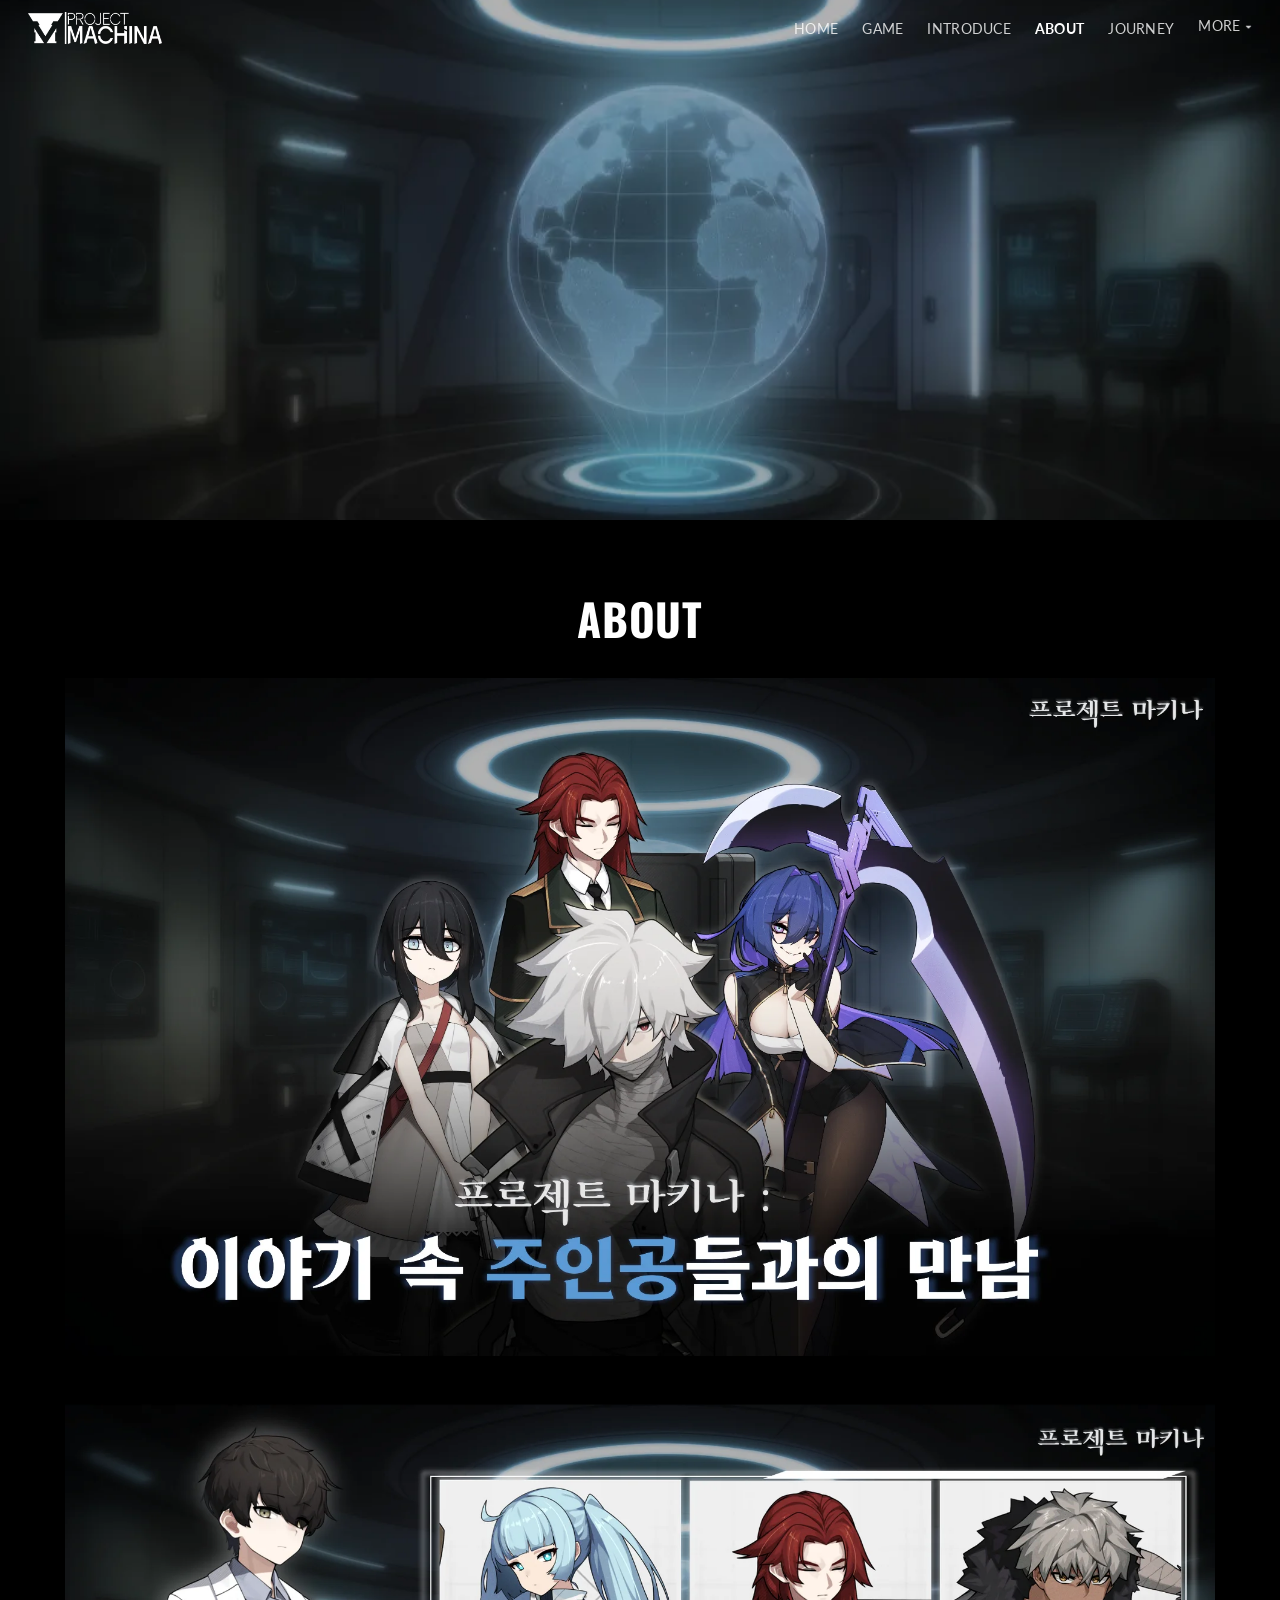
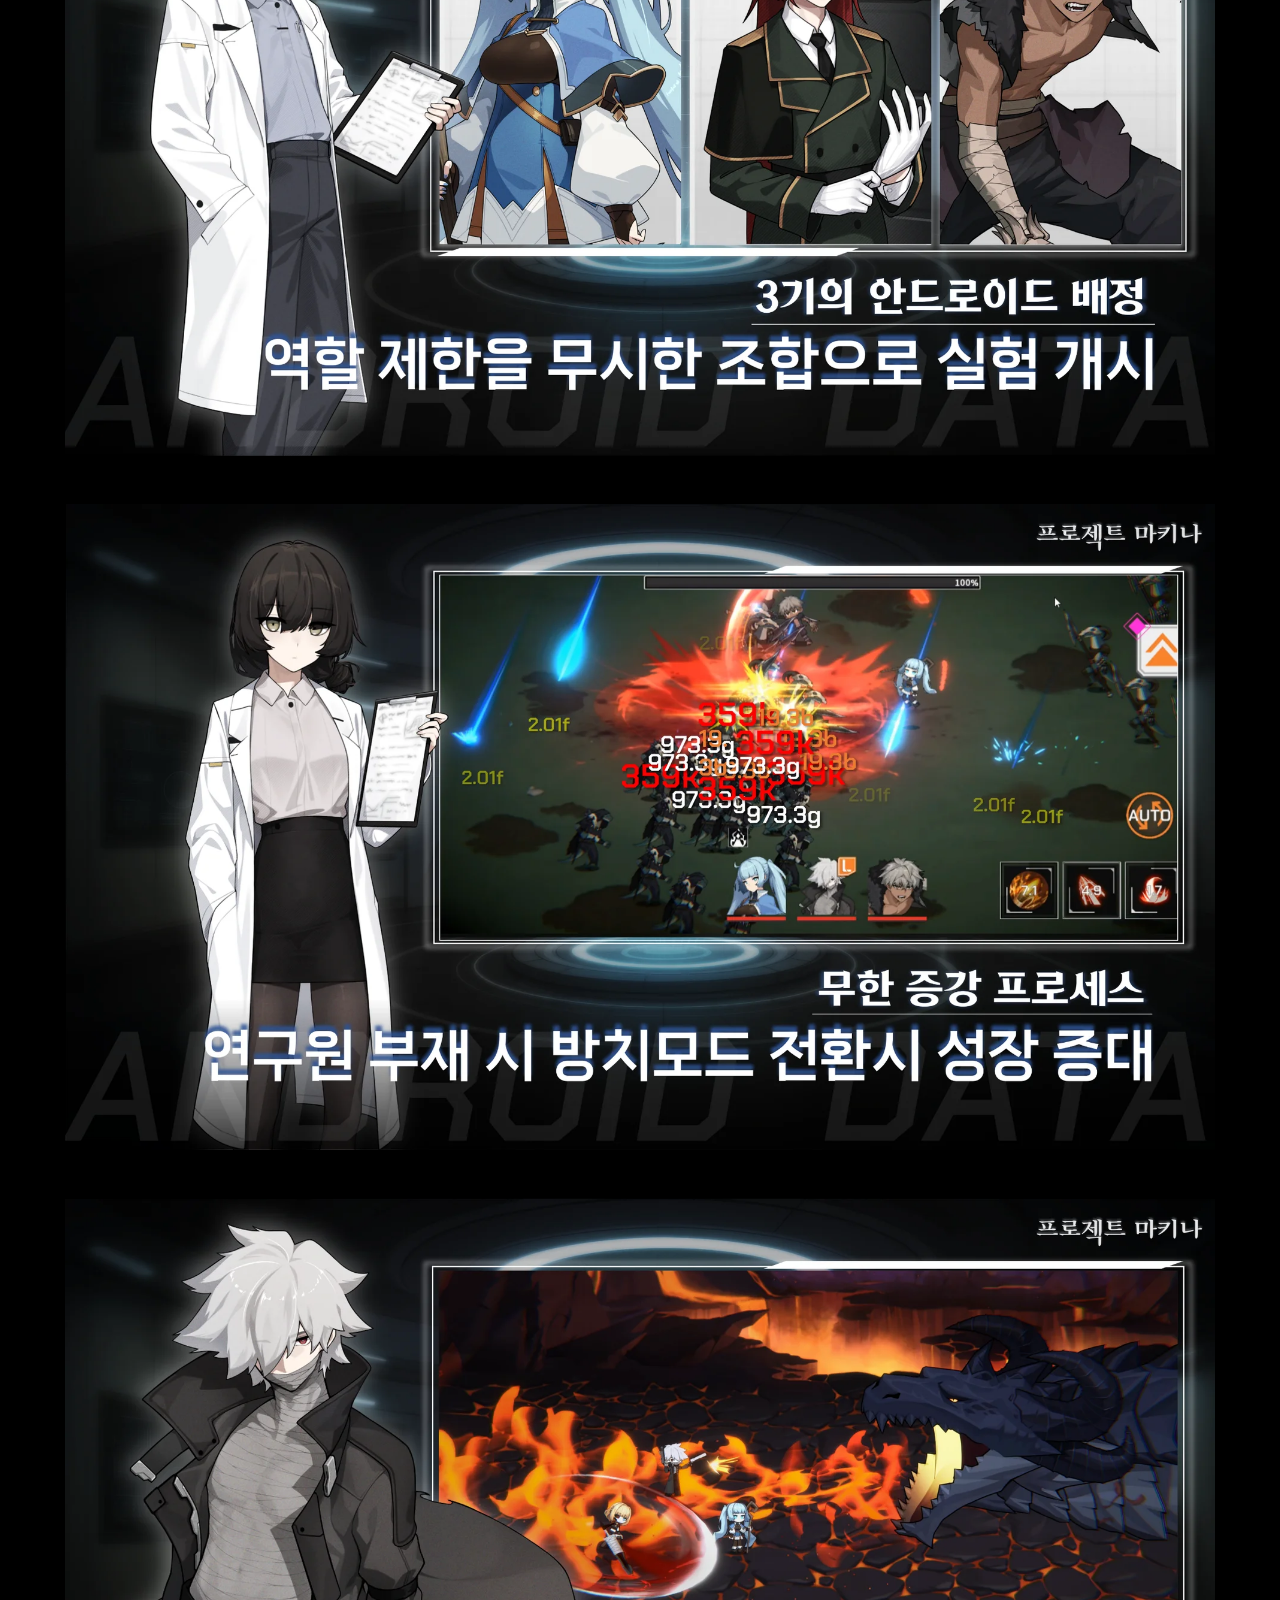
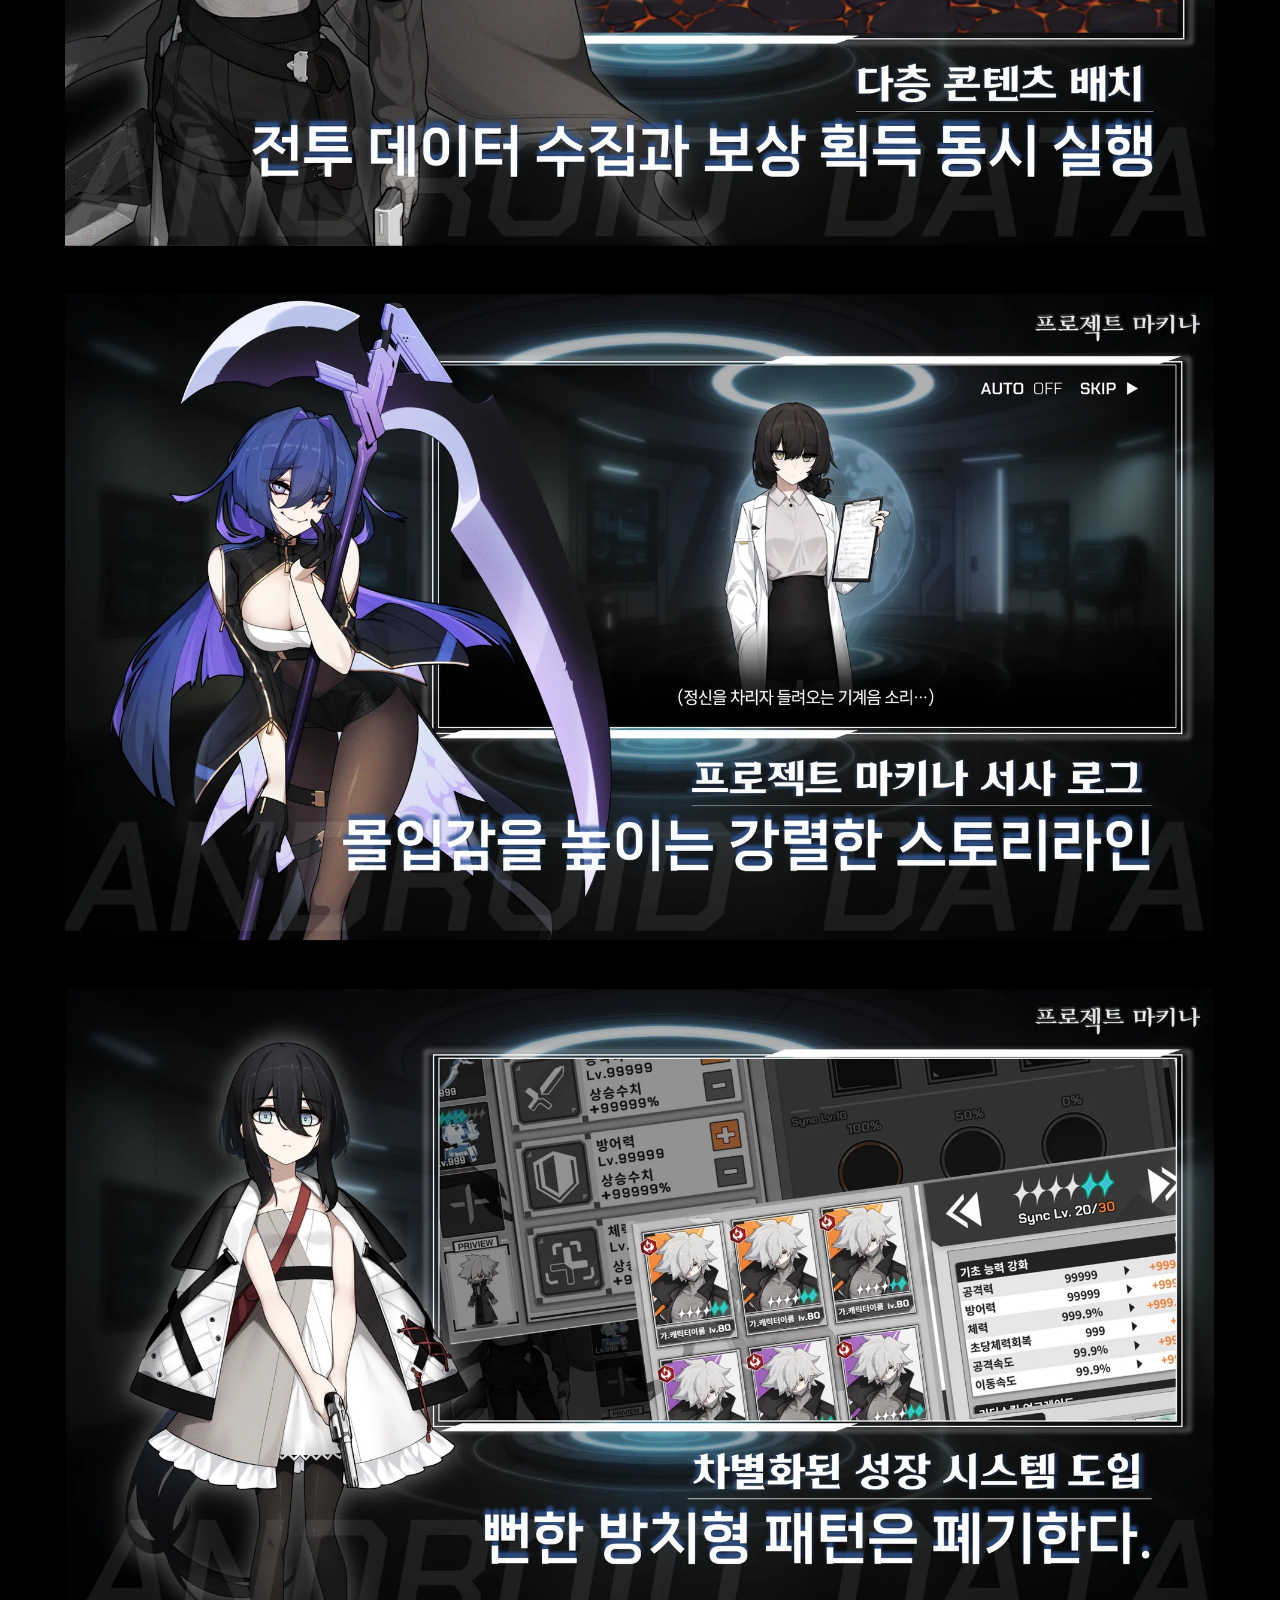
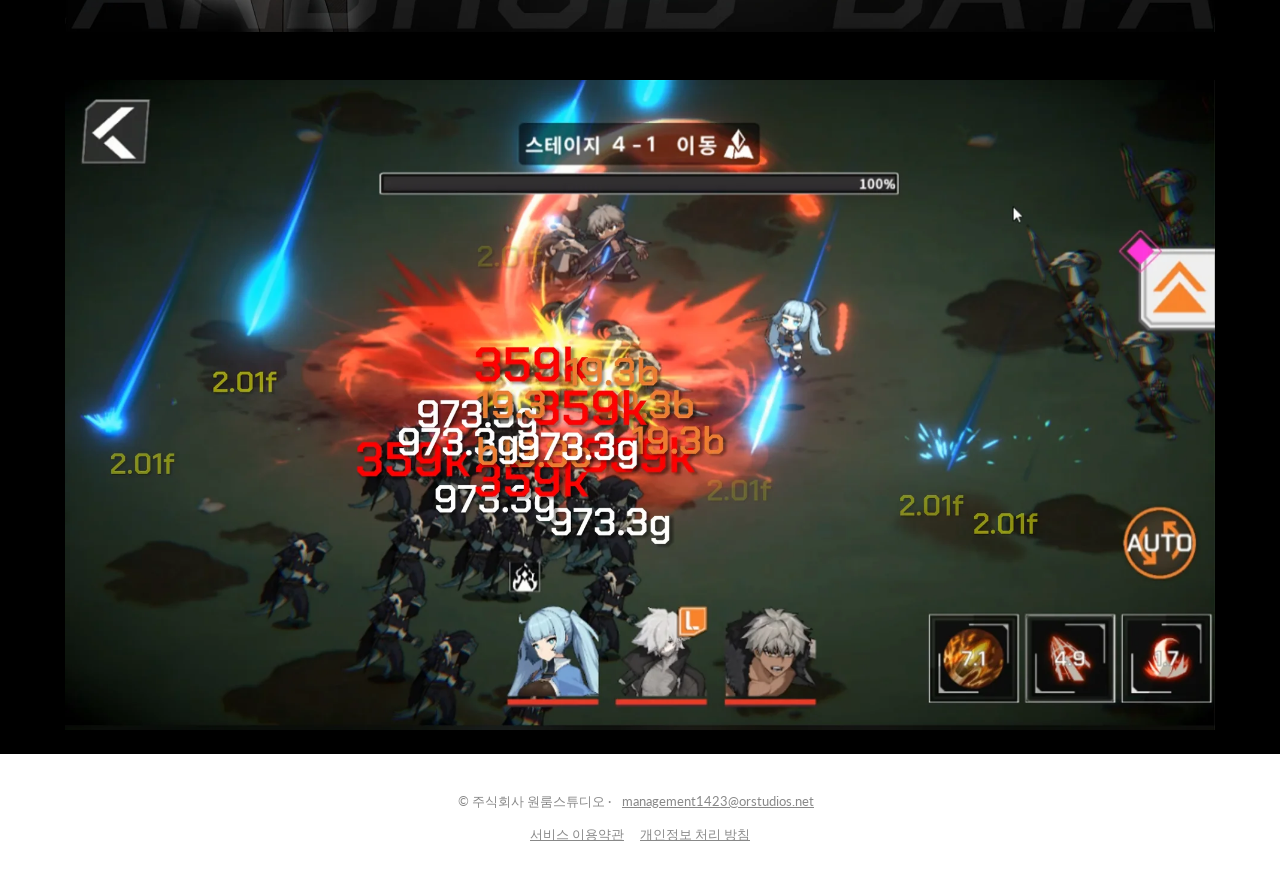
==== about/index.html @ b77dced6 "Google Sites 홈페이지를 GitHub Pages 정적 사이트로 이전 - 기존 orstudios.net(Google Sites) 전 페이지를 HTML/CSS로 재구성   (" ====
<!doctype html>
<html lang="ko">
<head>
    <meta charset="utf-8">
    <meta name="viewport" content="width=device-width, initial-scale=1">
    <meta name="google-site-verification" content="Ud0TVq6FxoQUJIldXih3fmodZwzruPx28qauhJHwj6c">
    <title>ABOUT | PROJECT MACHINA</title>
    <meta name="description" content="수집형 방치형 RPG &lt;프로젝트 마키나&gt; 공식 홈페이지 | 원룸스튜디오">
    <meta property="og:title" content="ABOUT | PROJECT MACHINA">
    <meta property="og:description" content="수집형 방치형 RPG &lt;프로젝트 마키나&gt; 공식 홈페이지 | 원룸스튜디오">
    <meta property="og:image" content="https://www.orstudios.net/assets/img/home-banner.webp">
    <link rel="icon" href="/assets/img/logo-machina.webp">
    <link rel="preconnect" href="https://fonts.googleapis.com">
    <link rel="preconnect" href="https://fonts.gstatic.com" crossorigin>
    <link rel="stylesheet" href="https://fonts.googleapis.com/css2?family=Lato:wght@400;700&family=Oswald:wght@700&display=swap">
    <link rel="stylesheet" href="/assets/style.css">
</head>
<body class="on-hero">
    <header class="site-header">
        <a class="logo" href="/" aria-label="PROJECT MACHINA 홈"><img src="/assets/img/logo-machina.webp" alt="PROJECT MACHINA" width="134" height="32"></a>
        <nav aria-label="주 메뉴">
            <ul>
                <li><a href="/">HOME</a></li>
                <li><a href="/game/">GAME</a></li>
                <li><a href="/introduce/">INTRODUCE</a></li>
                <li><a href="/about/" aria-current="page">ABOUT</a></li>
                <li><a href="/journey/">JOURNEY</a></li>
                <li>
                    <details class="dropdown">
                        <summary>MORE</summary>
                        <ul>
                        <li><a href="/more/로그아웃-및-계정-삭제-안내/">로그아웃 및 계정 삭제 안내</a></li>
                        <li><a href="/more/개인정보-수집-및-이용동의/">개인정보 수집 및 이용동의</a></li>
                        <li><a href="/more/개인정보-처리-방침/">개인정보 처리 방침</a></li>
                        <li><a href="/more/서비스-이용약관/">서비스 이용약관</a></li>
                        </ul>
                    </details>
                </li>
            </ul>
        </nav>
    </header>
    <main>
        <div class="hero" role="img" aria-label="프로젝트 마키나 배경"></div>
        <section class="section dark">
            <h1 class="page-title">ABOUT</h1>
            <div class="inner stack">
                <img src="/assets/img/about-1.webp" alt="프로젝트 마키나 게임 소개 이미지 1" width="1902" height="1121">
                <img src="/assets/img/about-2.webp" alt="프로젝트 마키나 게임 소개 이미지 2" width="1920" height="1088" loading="lazy">
                <img src="/assets/img/about-3.webp" alt="프로젝트 마키나 게임 소개 이미지 3" width="1920" height="1078" loading="lazy">
                <img src="/assets/img/about-4.webp" alt="프로젝트 마키나 게임 소개 이미지 4" width="1920" height="1083" loading="lazy">
                <img src="/assets/img/about-5.webp" alt="프로젝트 마키나 게임 소개 이미지 5" width="1920" height="1080" loading="lazy">
                <img src="/assets/img/about-6.webp" alt="프로젝트 마키나 게임 소개 이미지 6" width="1920" height="1073" loading="lazy">
                <img src="/assets/img/about-7.webp" alt="프로젝트 마키나 게임 소개 이미지 7" width="1920" height="1085" loading="lazy">
            </div>
        </section>
    </main>
    <footer class="site-footer">
        <p>© 주식회사 원룸스튜디오 · <a href="mailto:management1423@orstudios.net">management1423@orstudios.net</a></p>
        <p><a href="/more/서비스-이용약관/">서비스 이용약관</a><a href="/more/개인정보-처리-방침/">개인정보 처리 방침</a></p>
    </footer>
</body>
</html>
---- assets/style.css ----
:root
{
    --black: #000;
    --text: #212121;
    --accent: #138275;
    --max: 1150px;
}

*
{
    box-sizing: border-box;
}

html
{
    scroll-behavior: smooth;
}

body
{
    margin: 0;
    font-family: Lato, "Apple SD Gothic Neo", "Malgun Gothic", "Noto Sans KR", sans-serif;
    color: var(--text);
    background: #fff;
    line-height: 1.6;
}

img
{
    display: block;
    max-width: 100%;
    height: auto;
}

a
{
    color: inherit;
}

/* 헤더 */
.site-header
{
    position: absolute;
    inset: 0 0 auto 0;
    z-index: 10;
    display: flex;
    flex-wrap: wrap;
    align-items: center;
    justify-content: space-between;
    gap: 8px 24px;
    padding: 12px 28px;
}

.site-header .logo img
{
    height: 32px;
    width: auto;
}

.site-header nav > ul
{
    display: flex;
    flex-wrap: wrap;
    gap: 4px 24px;
    margin: 0;
    padding: 0;
    list-style: none;
}

.site-header nav a,
.site-header nav summary
{
    font-size: 14px;
    letter-spacing: .02em;
    text-decoration: none;
    color: #666;
    cursor: pointer;
}

.site-header nav a:hover,
.site-header nav a[aria-current="page"],
.site-header nav summary:hover
{
    color: #000;
}

.site-header nav a[aria-current="page"]
{
    font-weight: 700;
}

/* MORE 드롭다운 */
.dropdown
{
    position: relative;
}

.dropdown summary
{
    list-style: none;
}

.dropdown summary::-webkit-details-marker
{
    display: none;
}

.dropdown summary::after
{
    content: " ▾";
}

.dropdown ul
{
    position: absolute;
    right: 0;
    top: 28px;
    min-width: 220px;
    margin: 0;
    padding: 8px 0;
    list-style: none;
    background: #fff;
    box-shadow: 0 4px 16px rgba(0, 0, 0, .2);
}

.dropdown ul a
{
    display: block;
    padding: 8px 16px;
    color: var(--text) !important;
}

.dropdown ul a:hover
{
    background: #f2f2f2;
}

/* 어두운 배너 위 헤더 */
.on-hero .site-header .logo img
{
    filter: invert(1);
}

.on-hero .site-header nav > ul > li > a,
.on-hero .site-header nav summary
{
    color: rgba(255, 255, 255, .8);
}

.on-hero .site-header nav > ul > li > a:hover,
.on-hero .site-header nav > ul > li > a[aria-current="page"],
.on-hero .site-header nav summary:hover
{
    color: #fff;
}

/* 페이지 배너 */
.hero
{
    height: 520px;
    background: url("img/hero-bg.webp") center / cover no-repeat;
}

.page-title
{
    margin: 0;
    padding: 40px 16px 24px;
    text-align: center;
    font-family: Oswald, Impact, sans-serif;
    font-size: 44px;
    font-weight: 700;
    letter-spacing: .02em;
}

/* 섹션 */
.section
{
    padding: 24px 16px;
}

.section.dark
{
    background: var(--black);
    color: #fff;
}

.section .inner
{
    max-width: var(--max);
    margin: 0 auto;
}

.stack > * + *
{
    margin-top: 48px;
}

.banner-link
{
    position: relative;
    display: block;
}

.play-link
{
    position: absolute;
    left: 4.8%;
    top: 75.5%;
    width: 18.2%;
    height: 8.5%;
    border-radius: 999px;
}

.play-link:focus-visible
{
    outline: 3px solid var(--accent);
}

/* 캐러셀 */
.carousel
{
    position: relative;
}

.carousel .track
{
    display: flex;
    overflow-x: auto;
    scroll-snap-type: x mandatory;
    scrollbar-width: none;
}

.carousel .track::-webkit-scrollbar
{
    display: none;
}

.carousel .track img
{
    flex: 0 0 100%;
    scroll-snap-align: center;
}

.carousel .arrow
{
    position: absolute;
    top: 50%;
    transform: translateY(-50%);
    width: 44px;
    height: 44px;
    border: 0;
    border-radius: 50%;
    background: rgba(255, 255, 255, .15);
    color: #fff;
    font-size: 22px;
    cursor: pointer;
}

.carousel .arrow:hover
{
    background: rgba(255, 255, 255, .3);
}

.carousel .prev
{
    left: 8px;
}

.carousel .next
{
    right: 8px;
}

.carousel .dots
{
    display: flex;
    justify-content: center;
    gap: 8px;
    padding: 20px 0 8px;
}

.carousel .dots button
{
    width: 10px;
    height: 10px;
    padding: 0;
    border: 0;
    border-radius: 50%;
    background: #bbb;
    cursor: pointer;
}

.carousel .dots button[aria-current="true"]
{
    background: var(--accent);
}

/* 약관/안내 문서 */
.doc
{
    max-width: 860px;
    margin: 0 auto;
    padding: 96px 16px 64px;
    font-size: 16px;
    word-break: keep-all;
    overflow-wrap: anywhere;
}

.doc h1,
.doc h2
{
    line-height: 1.4;
}

.doc p
{
    margin: 0 0 .6em;
}

.doc .center
{
    text-align: center;
}

.doc a
{
    color: var(--accent);
}

.doc-list
{
    padding-left: 1.2em;
}

.doc-list li
{
    margin: .4em 0;
}

.site-footer
{
    padding: 24px 16px;
    text-align: center;
    font-size: 13px;
    color: #888;
}

.site-footer a
{
    margin: 0 8px;
}

@media (max-width: 720px)
{
    .site-header
    {
        padding: 10px 16px;
    }

    .site-header nav > ul
    {
        gap: 4px 14px;
    }

    .site-header nav a,
    .site-header nav summary
    {
        font-size: 13px;
    }

    .hero
    {
        height: 240px;
    }

    .page-title
    {
        font-size: 32px;
        padding-top: 28px;
    }

    .doc
    {
        padding-top: 110px;
        font-size: 15px;
    }

    .carousel .arrow
    {
        display: none;
    }
}
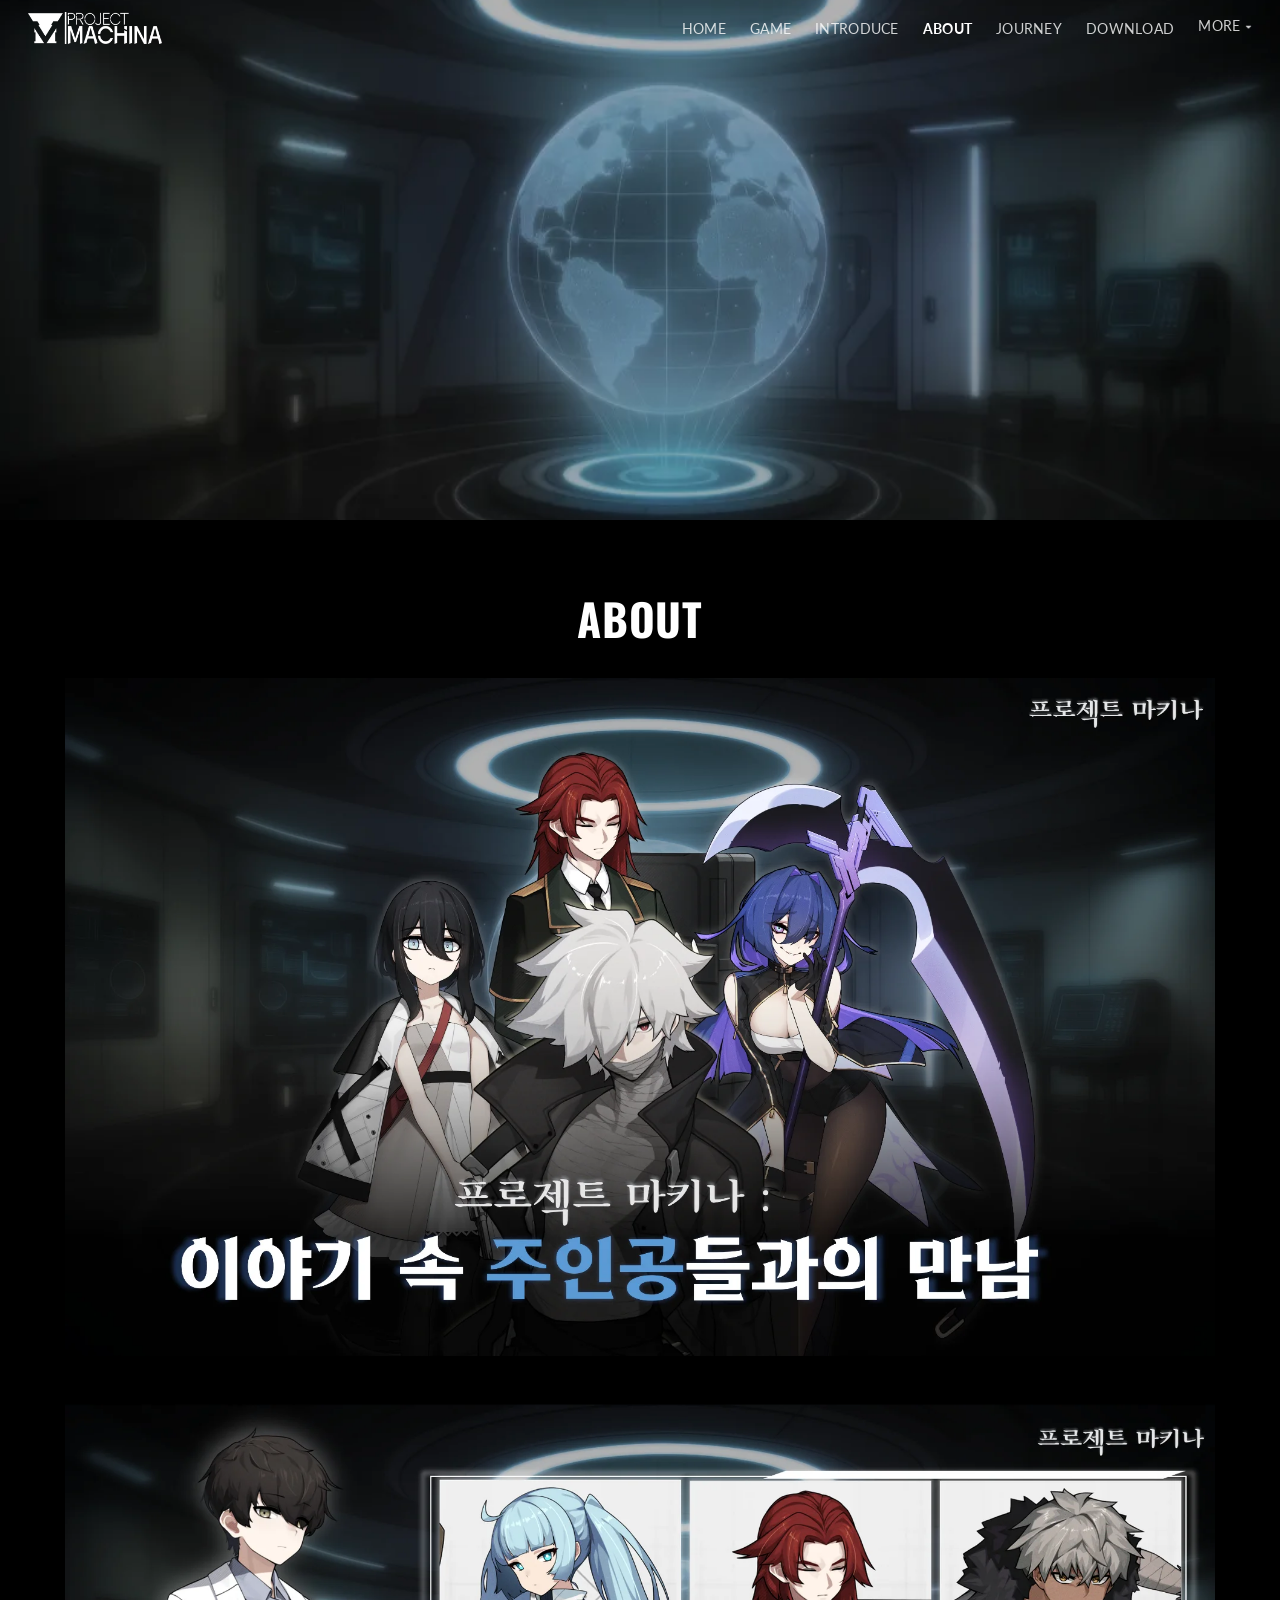
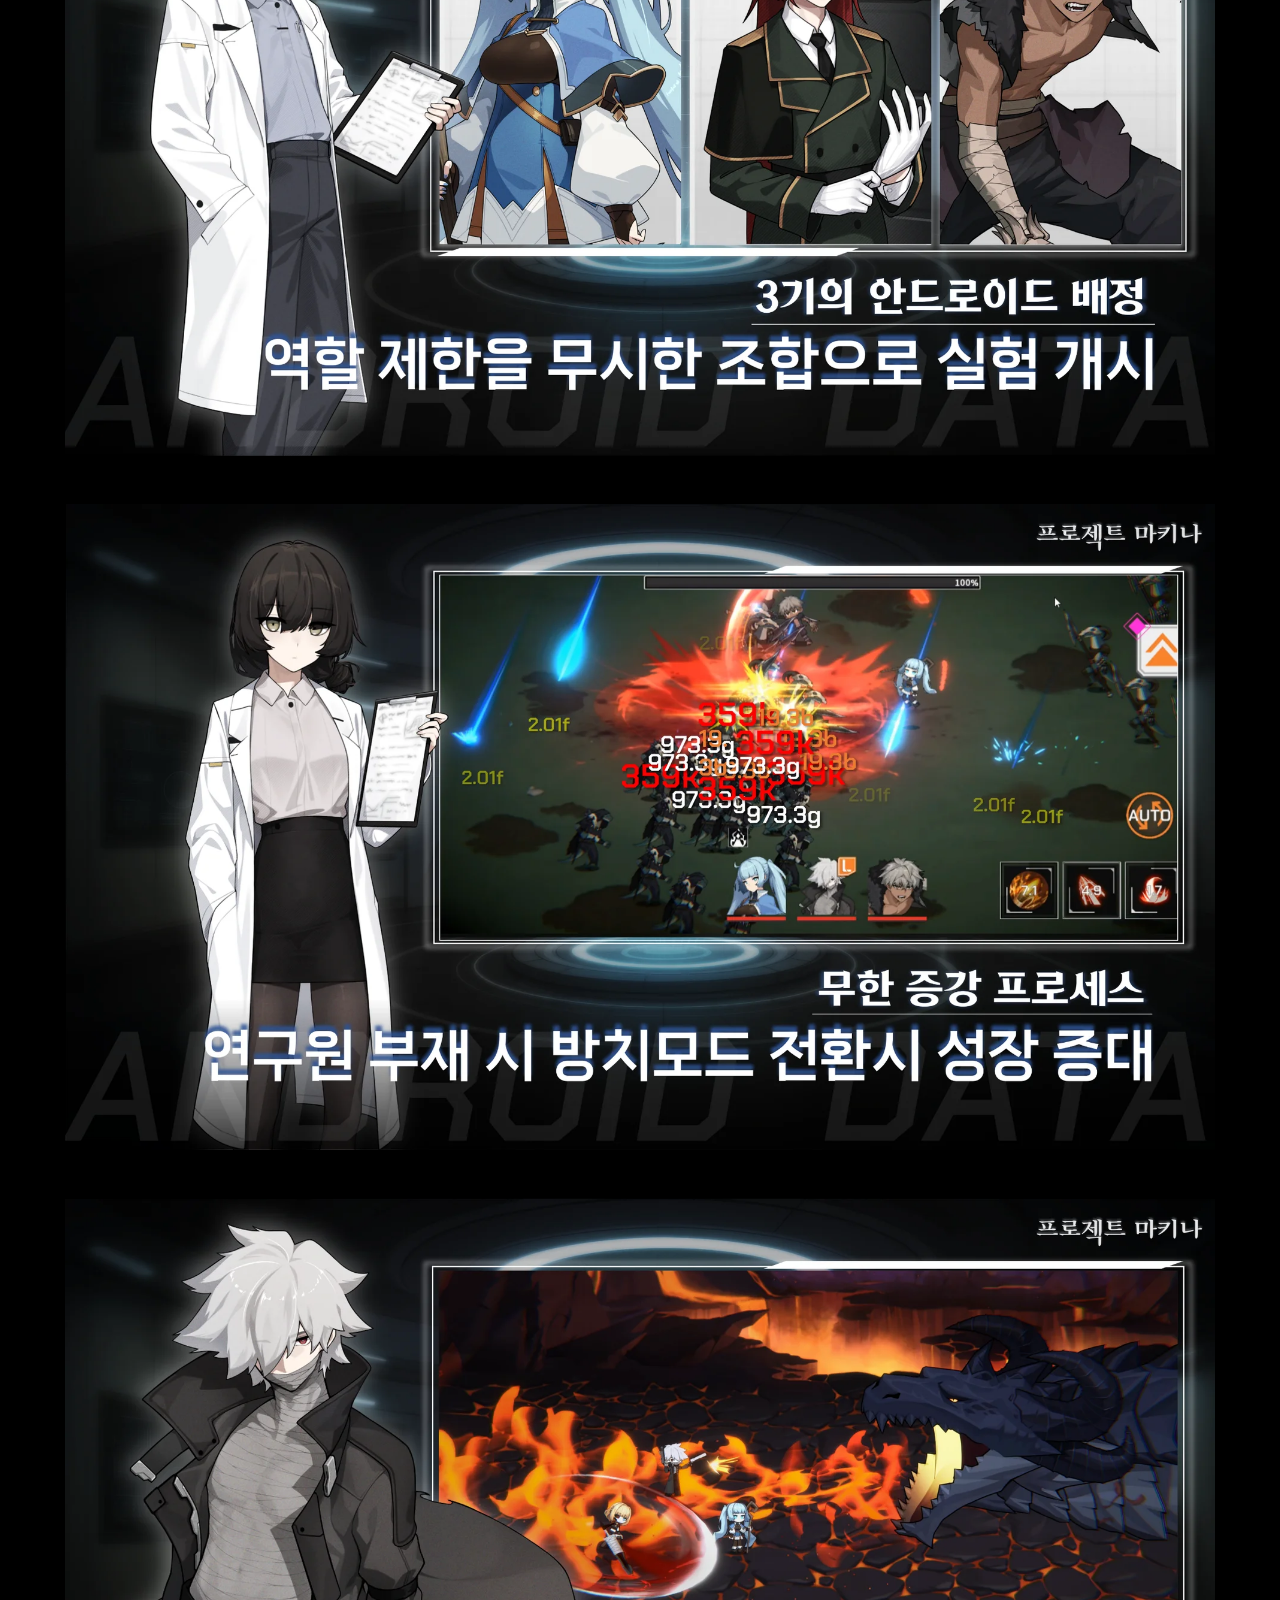
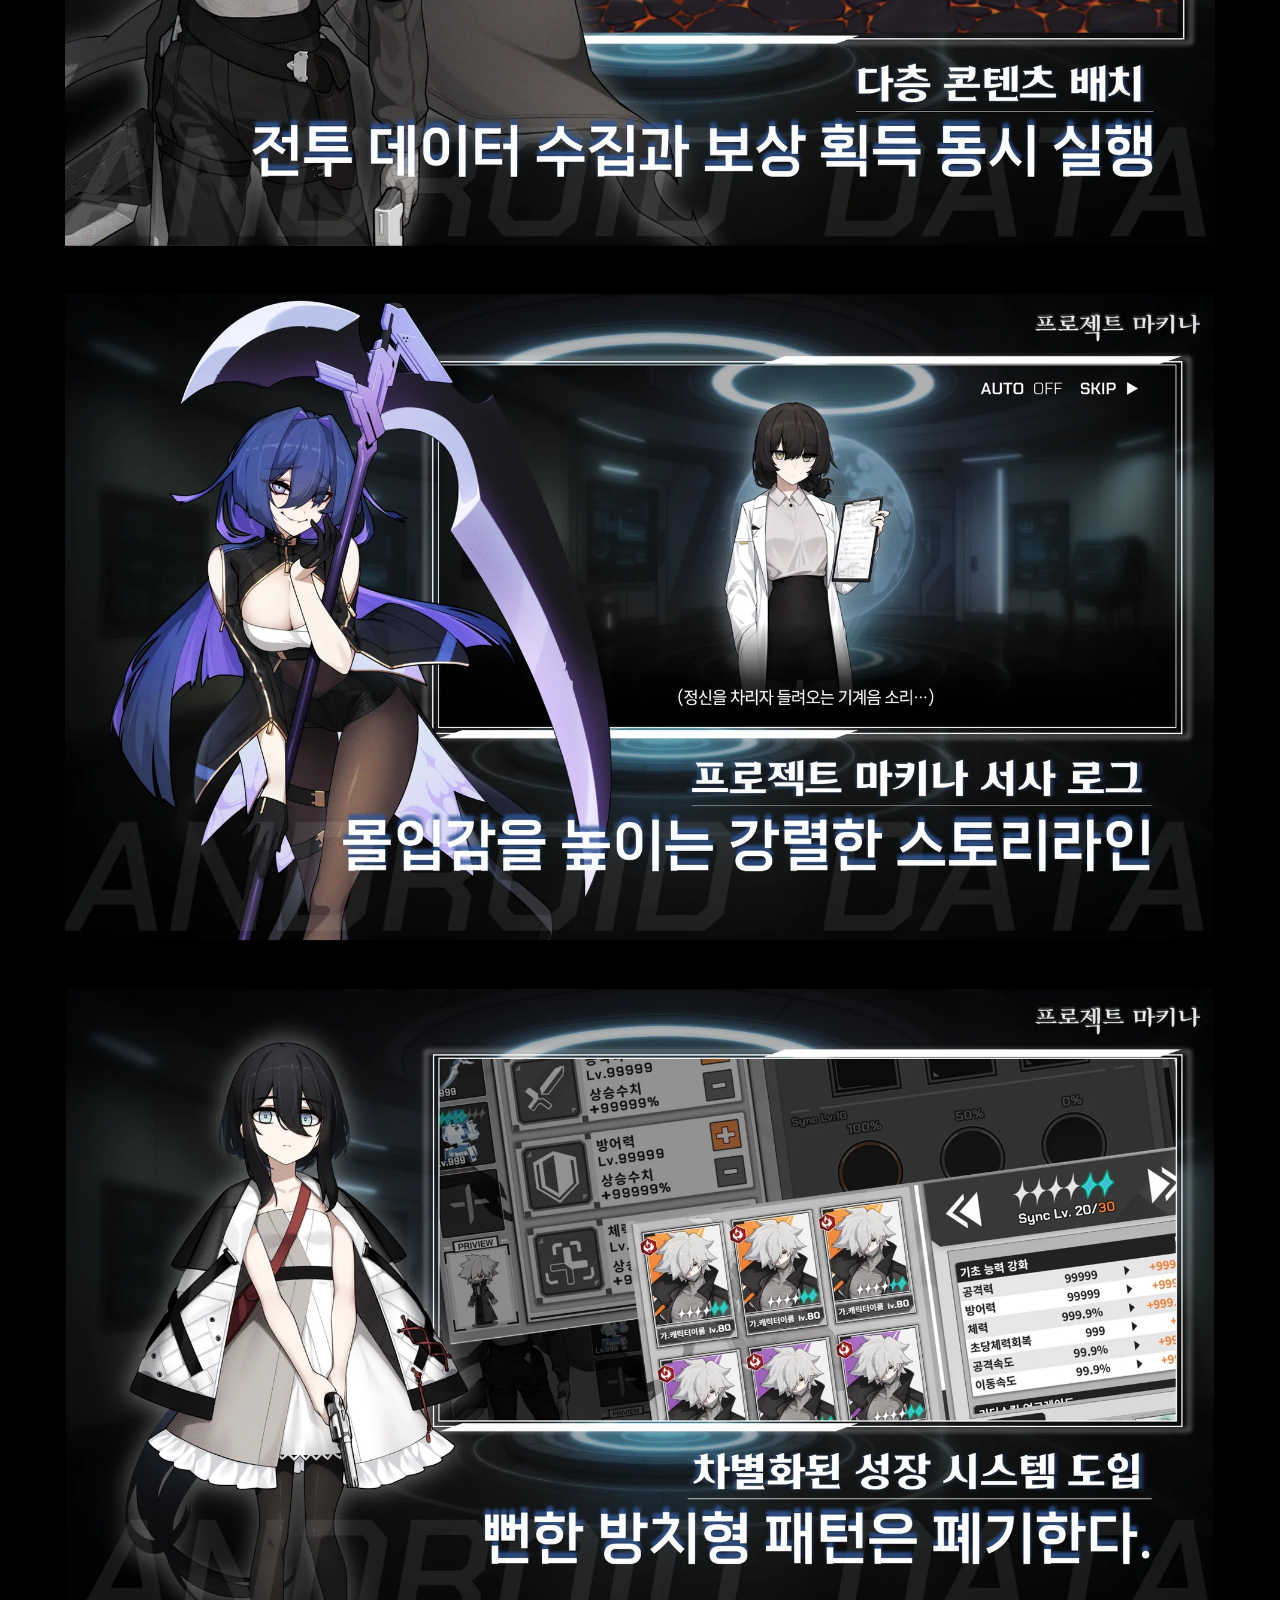
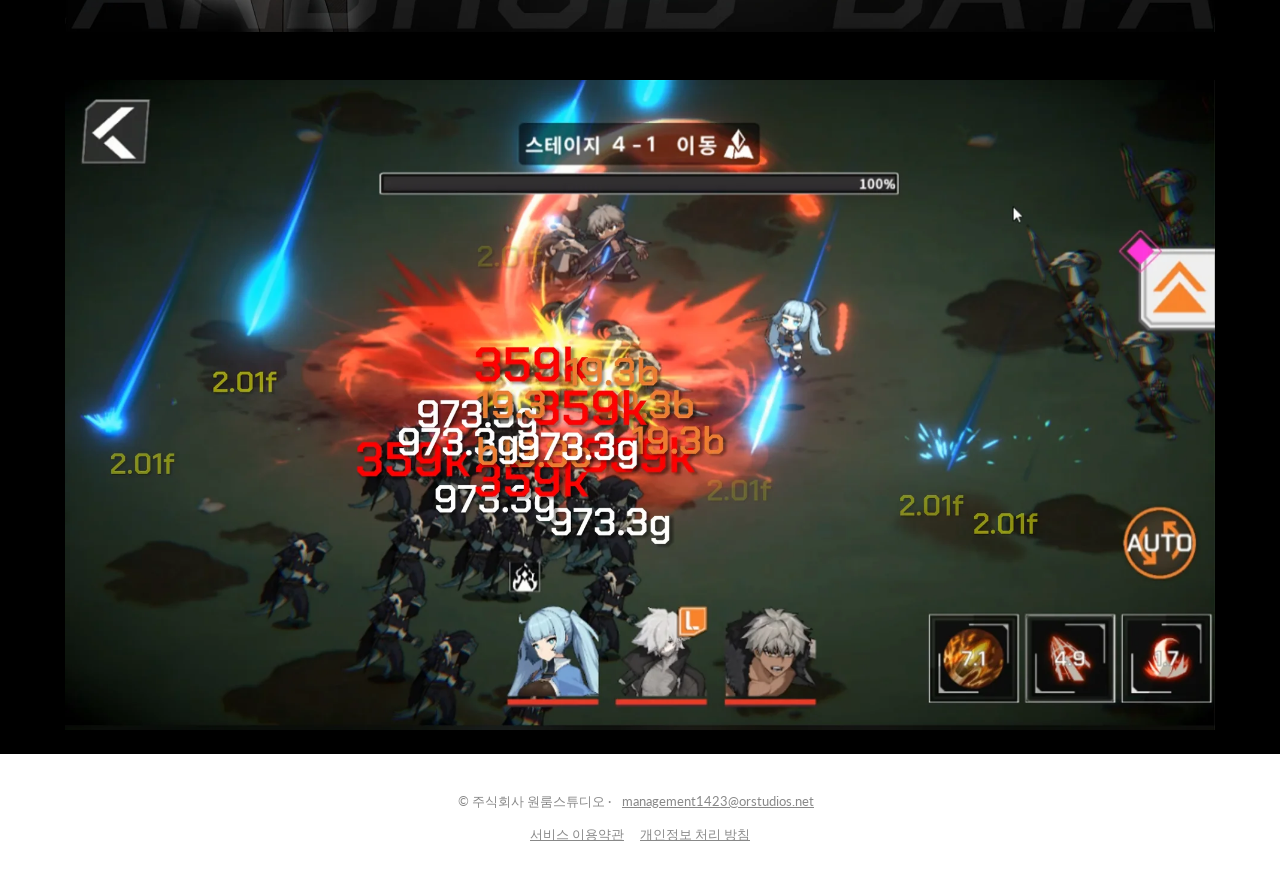
==== commit 7a946b9d: "다운로드 페이지 추가 - /download/ 페이지 신설 (다른 페이지와 같은 배너·다크 섹션 구성) - Google Play 버튼, App Store는 iOS 출시 전이라 '출시" ====
--- a/about/index.html
+++ b/about/index.html
@@ -25,6 +25,7 @@
                 <li><a href="/introduce/">INTRODUCE</a></li>
                 <li><a href="/about/" aria-current="page">ABOUT</a></li>
                 <li><a href="/journey/">JOURNEY</a></li>
+                <li><a href="/download/">DOWNLOAD</a></li>
                 <li>
                     <details class="dropdown">
                         <summary>MORE</summary>
--- a/assets/style.css
+++ b/assets/style.css
@@ -295,6 +295,82 @@
     background: var(--accent);
 }
 
+/* 다운로드 */
+.download-lead
+{
+    margin: 40px 0 28px;
+    text-align: center;
+    font-size: 18px;
+    color: rgba(255, 255, 255, .85);
+}
+
+.stores
+{
+    display: flex;
+    flex-wrap: wrap;
+    justify-content: center;
+    gap: 16px;
+    padding-bottom: 48px;
+}
+
+.store
+{
+    display: flex;
+    align-items: center;
+    gap: 12px;
+    min-width: 240px;
+    padding: 12px 28px;
+    border-radius: 999px;
+    background: #fff;
+    color: #000;
+    text-decoration: none;
+    font-size: 20px;
+    font-weight: 700;
+    line-height: 1.2;
+    transition: transform .15s, box-shadow .15s;
+}
+
+.store svg
+{
+    width: 28px;
+    height: 28px;
+    flex: none;
+}
+
+.store small
+{
+    display: block;
+    font-size: 11px;
+    font-weight: 400;
+    letter-spacing: .08em;
+    color: #555;
+}
+
+a.store:hover,
+a.store:focus-visible
+{
+    transform: translateY(-2px);
+    box-shadow: 0 0 24px rgba(120, 190, 255, .6);
+}
+
+.store.disabled
+{
+    background: rgba(255, 255, 255, .12);
+    color: rgba(255, 255, 255, .7);
+    cursor: default;
+}
+
+.store.disabled small
+{
+    color: rgba(255, 255, 255, .5);
+}
+
+.store.mine
+{
+    outline: 3px solid var(--accent);
+    outline-offset: 4px;
+}
+
 /* 약관/안내 문서 */
 .doc
 {
